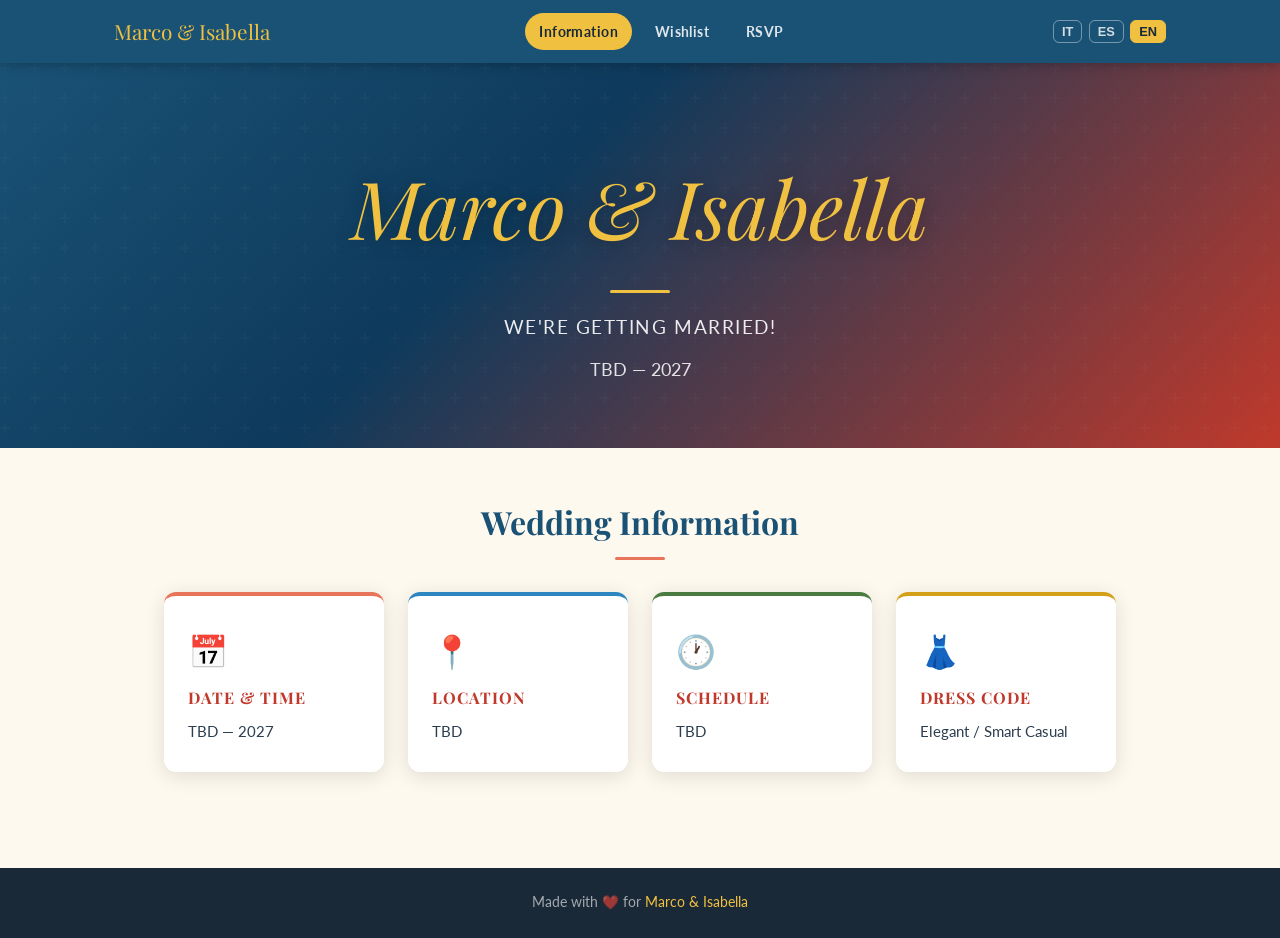
==== index.html @ 42e042db "Initial wedding website: info, wishlist, RSVP with Google Sheets integration" ====
<!DOCTYPE html>
<html lang="en">
<head>
  <meta charset="UTF-8" />
  <meta name="viewport" content="width=device-width, initial-scale=1.0" />
  <title>Wedding</title>
  <link rel="stylesheet" href="css/style.css" />
</head>
<body>

<nav>
  <div class="nav-inner">
    <span class="nav-brand couple-name"></span>
    <button id="hamburger" aria-label="Menu">
      <span></span><span></span><span></span>
    </button>
    <div id="nav-menu">
      <a class="nav-link" href="index.html"    data-page="info"     data-i18n="nav.info"></a>
      <a class="nav-link" href="wishlist.html" data-page="wishlist" data-i18n="nav.wishlist"></a>
      <a class="nav-link" href="register.html" data-page="rsvp"     data-i18n="nav.rsvp"></a>
    </div>
    <div class="nav-right">
      <button class="lang-btn" data-lang="it">IT</button>
      <button class="lang-btn" data-lang="es">ES</button>
      <button class="lang-btn" data-lang="en">EN</button>
    </div>
  </div>
</nav>

<section class="hero">
  <div class="hero-content">
    <div class="hero-names couple-name"></div>
    <div class="hero-divider"></div>
    <p class="hero-tagline" data-i18n="hero.tagline"></p>
    <p class="hero-date wedding-date" style="margin-top:.8rem"></p>
  </div>
</section>

<main class="container">
  <h2 class="section-title" data-i18n="info.title"></h2>

  <div class="cards-grid">
    <div class="card">
      <div class="card-icon">📅</div>
      <h3 data-i18n="info.date_heading"></h3>
      <p class="wedding-date"></p>
    </div>
    <div class="card">
      <div class="card-icon">📍</div>
      <h3 data-i18n="info.location_heading"></h3>
      <p class="wedding-location"></p>
    </div>
    <div class="card">
      <div class="card-icon">🕐</div>
      <h3 data-i18n="info.schedule_heading"></h3>
      <p data-i18n="info.schedule_value"></p>
    </div>
    <div class="card">
      <div class="card-icon">👗</div>
      <h3 data-i18n="info.dress_heading"></h3>
      <p data-i18n="info.dress_value"></p>
    </div>
  </div>
</main>

<footer>
  <p>Made with ❤️ for <span class="couple-name"></span></p>
</footer>

<script src="js/translations.js"></script>
<script src="js/app.js"></script>
</body>
</html>
---- css/style.css ----
/* ── FONTS & RESET ── */
@import url('https://fonts.googleapis.com/css2?family=Playfair+Display:ital,wght@0,400;0,700;1,400&family=Lato:wght@300;400;700&display=swap');

*, *::before, *::after { box-sizing: border-box; margin: 0; padding: 0; }

:root {
  --blue:       #1A5276;
  --blue-light: #2E86C1;
  --terra:      #C0392B;
  --terra-soft: #E8755A;
  --saffron:    #D4A017;
  --gold:       #F0C040;
  --cream:      #FEF9EE;
  --sand:       #F5E6C8;
  --olive:      #4A7C40;
  --white:      #FFFFFF;
  --dark:       #1A2937;
  --text:       #2C3E50;
  --radius:     12px;
  --shadow:     0 4px 20px rgba(0,0,0,.12);
}

body {
  font-family: 'Lato', sans-serif;
  background: var(--cream);
  color: var(--text);
  min-height: 100vh;
  line-height: 1.6;
}

h1, h2, h3, h4 { font-family: 'Playfair Display', serif; }

a { color: var(--blue); text-decoration: none; }

/* ── NAVBAR ── */
nav {
  background: var(--blue);
  position: sticky;
  top: 0;
  z-index: 100;
  box-shadow: 0 2px 12px rgba(0,0,0,.25);
}

.nav-inner {
  max-width: 1100px;
  margin: 0 auto;
  padding: .8rem 1.5rem;
  display: flex;
  align-items: center;
  justify-content: space-between;
  gap: 1rem;
}

.nav-brand {
  font-family: 'Playfair Display', serif;
  font-size: 1.3rem;
  color: var(--gold);
  white-space: nowrap;
}

#nav-menu {
  display: flex;
  align-items: center;
  gap: .5rem;
  flex-wrap: wrap;
}

.nav-link {
  color: rgba(255,255,255,.85);
  padding: .45rem .9rem;
  border-radius: 20px;
  font-size: .9rem;
  font-weight: 700;
  letter-spacing: .03em;
  transition: background .2s, color .2s;
}
.nav-link:hover, .nav-link.active {
  background: var(--gold);
  color: var(--dark);
}

.nav-right { display: flex; align-items: center; gap: .4rem; }

.lang-btn {
  background: transparent;
  border: 1.5px solid rgba(255,255,255,.4);
  color: rgba(255,255,255,.8);
  border-radius: 6px;
  padding: .2rem .5rem;
  cursor: pointer;
  font-size: .8rem;
  font-weight: 700;
  transition: all .2s;
}
.lang-btn:hover, .lang-btn.active {
  background: var(--gold);
  border-color: var(--gold);
  color: var(--dark);
}

#hamburger {
  display: none;
  background: transparent;
  border: none;
  cursor: pointer;
  flex-direction: column;
  gap: 5px;
  padding: 4px;
}
#hamburger span {
  display: block;
  width: 24px;
  height: 2px;
  background: var(--white);
  border-radius: 2px;
  transition: .3s;
}

/* ── HERO ── */
.hero {
  background: linear-gradient(135deg, var(--blue) 0%, #0E3A5C 40%, var(--terra) 100%);
  color: var(--white);
  text-align: center;
  padding: 5rem 1.5rem 4rem;
  position: relative;
  overflow: hidden;
}
.hero::before {
  content: "";
  position: absolute;
  inset: 0;
  background: url("data:image/svg+xml,%3Csvg width='60' height='60' viewBox='0 0 60 60' xmlns='http://www.w3.org/2000/svg'%3E%3Cg fill='none' fill-rule='evenodd'%3E%3Cg fill='%23ffffff' fill-opacity='0.04'%3E%3Cpath d='M36 34v-4h-2v4h-4v2h4v4h2v-4h4v-2h-4zm0-30V0h-2v4h-4v2h4v4h2V6h4V4h-4zM6 34v-4H4v4H0v2h4v4h2v-4h4v-2H6zM6 4V0H4v4H0v2h4v4h2V6h4V4H6z'/%3E%3C/g%3E%3C/g%3E%3C/svg%3E");
  opacity: .5;
}
.hero-content { position: relative; z-index: 1; }
.hero-names {
  font-size: clamp(2.4rem, 7vw, 5rem);
  font-family: 'Playfair Display', serif;
  font-style: italic;
  color: var(--gold);
  text-shadow: 0 2px 20px rgba(0,0,0,.3);
  margin-bottom: .5rem;
}
.hero-tagline {
  font-size: 1.2rem;
  opacity: .9;
  letter-spacing: .08em;
  text-transform: uppercase;
}
.hero-divider {
  width: 60px;
  height: 3px;
  background: var(--gold);
  margin: 1.2rem auto;
  border-radius: 2px;
}
.hero-date {
  font-size: 1.1rem;
  opacity: .85;
}

/* ── MAIN CONTENT ── */
.container {
  max-width: 1000px;
  margin: 0 auto;
  padding: 3rem 1.5rem;
}

.section-title {
  font-size: 2rem;
  color: var(--blue);
  margin-bottom: 2rem;
  text-align: center;
  position: relative;
}
.section-title::after {
  content: "";
  display: block;
  width: 50px;
  height: 3px;
  background: var(--terra-soft);
  margin: .6rem auto 0;
  border-radius: 2px;
}

/* ── INFO CARDS ── */
.cards-grid {
  display: grid;
  grid-template-columns: repeat(auto-fit, minmax(220px, 1fr));
  gap: 1.5rem;
}

.card {
  background: var(--white);
  border-radius: var(--radius);
  padding: 1.8rem 1.5rem;
  box-shadow: var(--shadow);
  border-top: 4px solid var(--terra-soft);
  transition: transform .2s;
}
.card:hover { transform: translateY(-3px); }
.card:nth-child(2) { border-top-color: var(--blue-light); }
.card:nth-child(3) { border-top-color: var(--olive); }
.card:nth-child(4) { border-top-color: var(--saffron); }

.card-icon { font-size: 2rem; margin-bottom: .6rem; }
.card h3 {
  font-size: 1rem;
  color: var(--terra);
  text-transform: uppercase;
  letter-spacing: .06em;
  margin-bottom: .5rem;
}
.card p { color: var(--text); font-size: .95rem; }

/* ── WISHLIST ── */
.wishlist-intro {
  text-align: center;
  max-width: 620px;
  margin: 0 auto 2.5rem;
  font-size: 1.05rem;
  color: #555;
}
.gift-grid {
  display: grid;
  grid-template-columns: repeat(auto-fit, minmax(200px, 1fr));
  gap: 1.2rem;
}
.gift-card {
  background: var(--white);
  border-radius: var(--radius);
  padding: 1.5rem;
  text-align: center;
  box-shadow: var(--shadow);
  border: 2px solid var(--sand);
  transition: border-color .2s, transform .2s;
}
.gift-card:hover { border-color: var(--gold); transform: translateY(-2px); }
.gift-card .gift-icon { font-size: 2.5rem; margin-bottom: .5rem; }
.gift-card h4 { font-family: 'Playfair Display', serif; color: var(--blue); }
.gift-card p  { font-size: .85rem; color: #666; margin-top: .3rem; }

.wishlist-note {
  text-align: center;
  margin-top: 2.5rem;
  padding: 1.2rem 1.5rem;
  background: var(--sand);
  border-radius: var(--radius);
  font-style: italic;
  color: var(--text);
}

/* ── RSVP FORM ── */
.rsvp-wrap {
  max-width: 660px;
  margin: 0 auto;
}

.deadline-banner {
  background: var(--sand);
  border-left: 4px solid var(--saffron);
  padding: .9rem 1.2rem;
  border-radius: 0 var(--radius) var(--radius) 0;
  margin-bottom: 2rem;
  font-size: .95rem;
}
.deadline-banner strong { color: var(--terra); }

.form-card {
  background: var(--white);
  border-radius: var(--radius);
  padding: 2.5rem 2rem;
  box-shadow: var(--shadow);
}

.form-group { margin-bottom: 1.8rem; }

.form-group label {
  display: block;
  font-weight: 700;
  color: var(--blue);
  margin-bottom: .7rem;
  font-size: .95rem;
  text-transform: uppercase;
  letter-spacing: .04em;
}

select, textarea {
  width: 100%;
  padding: .75rem 1rem;
  border: 2px solid var(--sand);
  border-radius: 8px;
  font-family: 'Lato', sans-serif;
  font-size: 1rem;
  color: var(--text);
  background: var(--cream);
  transition: border-color .2s;
  outline: none;
}
select:focus, textarea:focus { border-color: var(--blue-light); }

textarea { resize: vertical; min-height: 90px; }

/* Radio options */
.radio-group {
  display: flex;
  flex-wrap: wrap;
  gap: .7rem;
}

.radio-option {
  flex: 1 1 auto;
  min-width: 140px;
}
.radio-option input[type="radio"] { display: none; }
.radio-option label {
  display: flex;
  align-items: center;
  justify-content: center;
  gap: .4rem;
  padding: .7rem 1rem;
  border: 2px solid var(--sand);
  border-radius: 8px;
  cursor: pointer;
  font-size: .9rem;
  font-weight: 400;
  text-transform: none;
  letter-spacing: 0;
  color: var(--text);
  background: var(--cream);
  transition: all .2s;
  text-align: center;
}
.radio-option input:checked + label {
  border-color: var(--blue);
  background: var(--blue);
  color: var(--white);
  font-weight: 700;
}
.radio-option label:hover {
  border-color: var(--blue-light);
  background: #EAF3FB;
}
.radio-option input:checked + label:hover {
  background: var(--blue);
}

/* Submit button */
.btn-submit {
  width: 100%;
  padding: 1rem;
  background: linear-gradient(135deg, var(--terra), var(--terra-soft));
  color: var(--white);
  border: none;
  border-radius: 8px;
  font-family: 'Lato', sans-serif;
  font-size: 1.05rem;
  font-weight: 700;
  letter-spacing: .05em;
  cursor: pointer;
  transition: opacity .2s, transform .15s;
  margin-top: .5rem;
}
.btn-submit:hover { opacity: .9; transform: translateY(-1px); }
.btn-submit:active { transform: translateY(0); }
.btn-submit:disabled { opacity: .5; cursor: not-allowed; transform: none; }

/* Message box */
.msg-box {
  display: none;
  padding: 1rem 1.2rem;
  border-radius: 8px;
  margin-top: 1.2rem;
  font-weight: 700;
}
.msg-box.success { background: #D5F5E3; color: #1E8449; border: 1.5px solid #82E0AA; }
.msg-box.error   { background: #FADBD8; color: #C0392B; border: 1.5px solid #F1948A; }
.msg-box.info    { background: #D6EAF8; color: var(--blue); border: 1.5px solid #85C1E9; }

/* ── FOOTER ── */
footer {
  background: var(--dark);
  color: rgba(255,255,255,.6);
  text-align: center;
  padding: 1.5rem;
  font-size: .85rem;
  margin-top: 3rem;
}
footer .couple-name { color: var(--gold); }

/* ── RESPONSIVE ── */
@media (max-width: 640px) {
  #hamburger { display: flex; }

  #nav-menu {
    display: none;
    flex-direction: column;
    position: absolute;
    top: 100%;
    left: 0; right: 0;
    background: var(--blue);
    padding: 1rem 1.5rem;
    gap: .5rem;
    box-shadow: 0 8px 20px rgba(0,0,0,.3);
  }
  #nav-menu.open { display: flex; }

  nav { position: relative; }
  .nav-inner { flex-wrap: wrap; }
  .nav-right { margin-left: auto; }

  .form-card { padding: 1.5rem 1rem; }
}
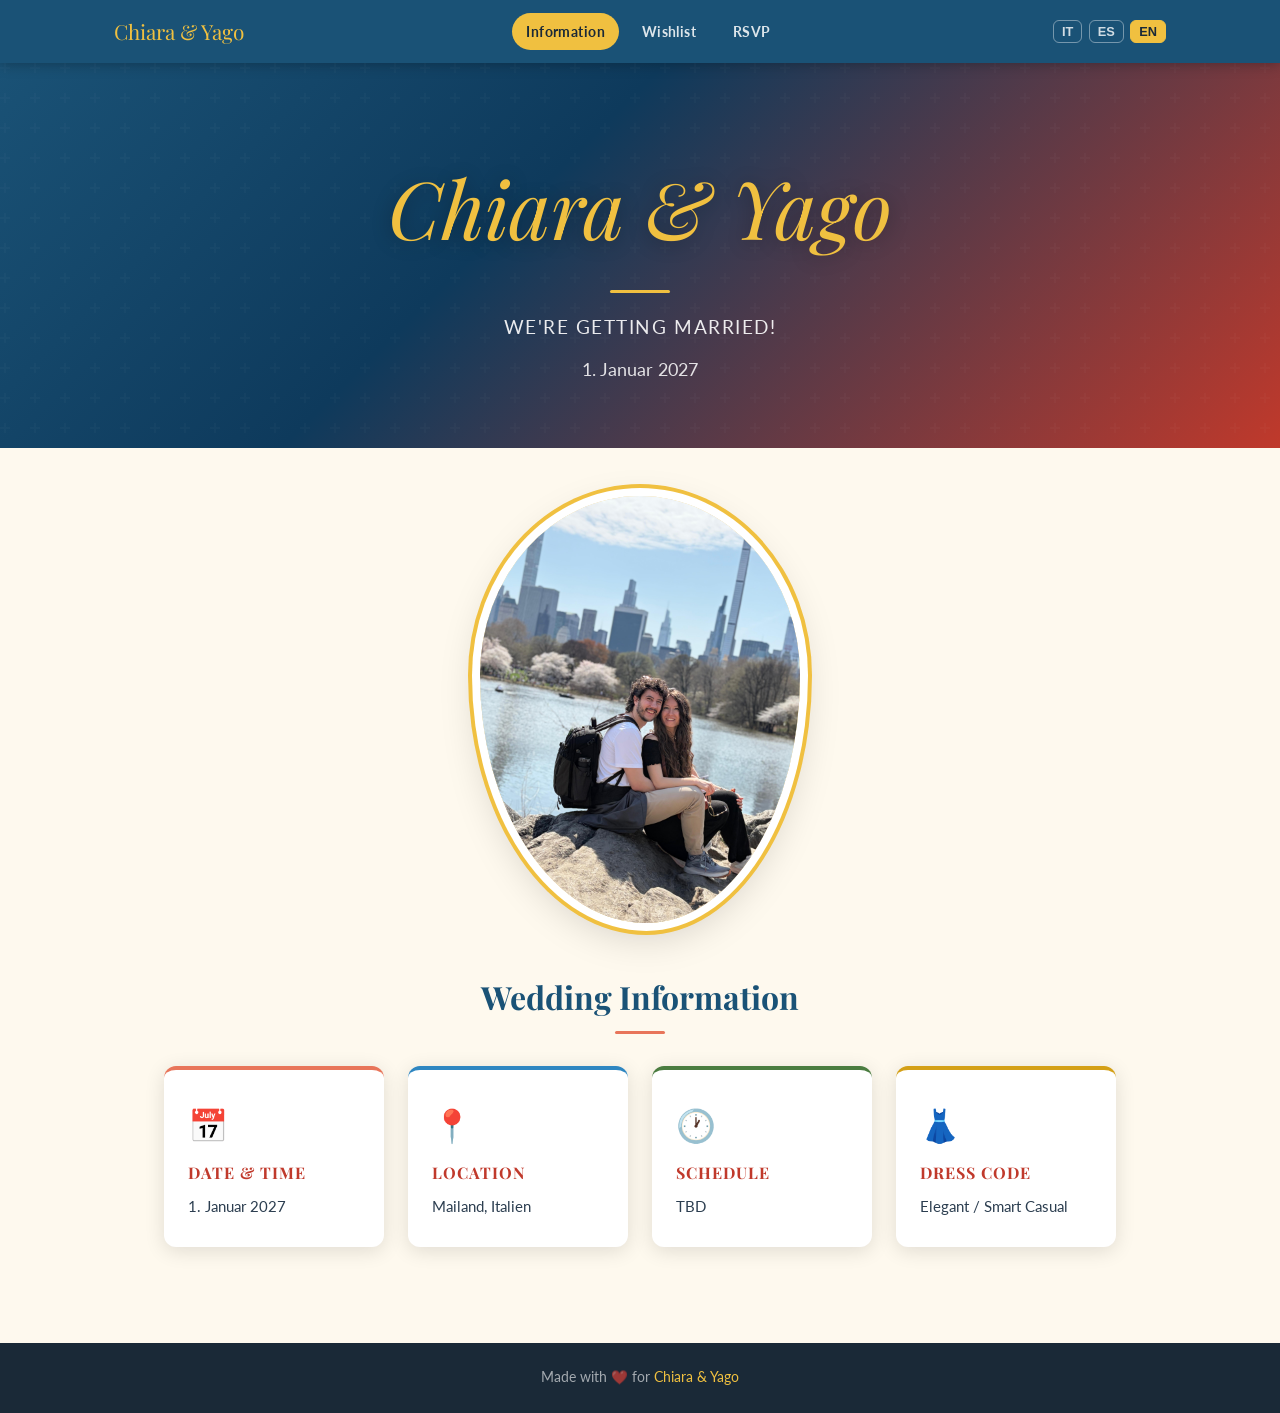
==== commit 03f8db73: "Add couple photo to main page with gold oval frame" ====
--- a/index.html
+++ b/index.html
@@ -36,6 +36,12 @@
   </div>
 </section>
 
+<section class="photo-section">
+  <div class="photo-frame">
+    <img src="assets/photo1.jpeg" alt="Chiara &amp; Yago" />
+  </div>
+</section>
+
 <main class="container">
   <h2 class="section-title" data-i18n="info.title"></h2>
 
--- a/css/style.css
+++ b/css/style.css
@@ -183,6 +183,38 @@
   border-radius: 2px;
 }
 
+/* ── PHOTO SECTION ── */
+.photo-section {
+  display: flex;
+  justify-content: center;
+  padding: 3rem 1.5rem 0;
+  background: var(--cream);
+}
+
+.photo-frame {
+  position: relative;
+  width: 320px;
+  border-radius: 50% 50% 48% 52% / 42% 42% 58% 58%;
+  overflow: hidden;
+  box-shadow:
+    0 0 0 8px var(--white),
+    0 0 0 12px var(--gold),
+    0 12px 40px rgba(0,0,0,.18);
+  aspect-ratio: 3 / 4;
+}
+
+.photo-frame img {
+  width: 100%;
+  height: 100%;
+  object-fit: cover;
+  object-position: center 20%;
+  display: block;
+}
+
+@media (max-width: 640px) {
+  .photo-frame { width: 240px; }
+}
+
 /* ── INFO CARDS ── */
 .cards-grid {
   display: grid;
@@ -284,6 +316,52 @@
   text-transform: uppercase;
   letter-spacing: .04em;
 }
+
+/* Name search autocomplete */
+.name-search-wrap { position: relative; }
+
+.name-search-input {
+  width: 100%;
+  padding: .75rem 1rem;
+  border: 2px solid var(--sand);
+  border-radius: 8px;
+  font-family: 'Lato', sans-serif;
+  font-size: 1rem;
+  color: var(--text);
+  background: var(--cream);
+  transition: border-color .2s;
+  outline: none;
+}
+.name-search-input:focus { border-color: var(--blue-light); }
+.name-search-input.has-selection { border-color: var(--olive); background: #F0F9F0; }
+
+.name-dropdown {
+  display: none;
+  position: absolute;
+  top: 100%;
+  left: 0; right: 0;
+  background: var(--white);
+  border: 2px solid var(--blue-light);
+  border-top: none;
+  border-radius: 0 0 8px 8px;
+  max-height: 220px;
+  overflow-y: auto;
+  z-index: 20;
+  box-shadow: 0 8px 20px rgba(0,0,0,.12);
+}
+.name-dropdown.open { display: block; }
+
+.name-option {
+  padding: .65rem 1rem;
+  cursor: pointer;
+  font-size: .95rem;
+  border-bottom: 1px solid var(--sand);
+  transition: background .15s;
+}
+.name-option:last-child { border-bottom: none; }
+.name-option:hover { background: var(--sand); }
+.name-option.no-result { color: #999; cursor: default; font-style: italic; }
+.name-option.no-result:hover { background: none; }
 
 select, textarea {
   width: 100%;
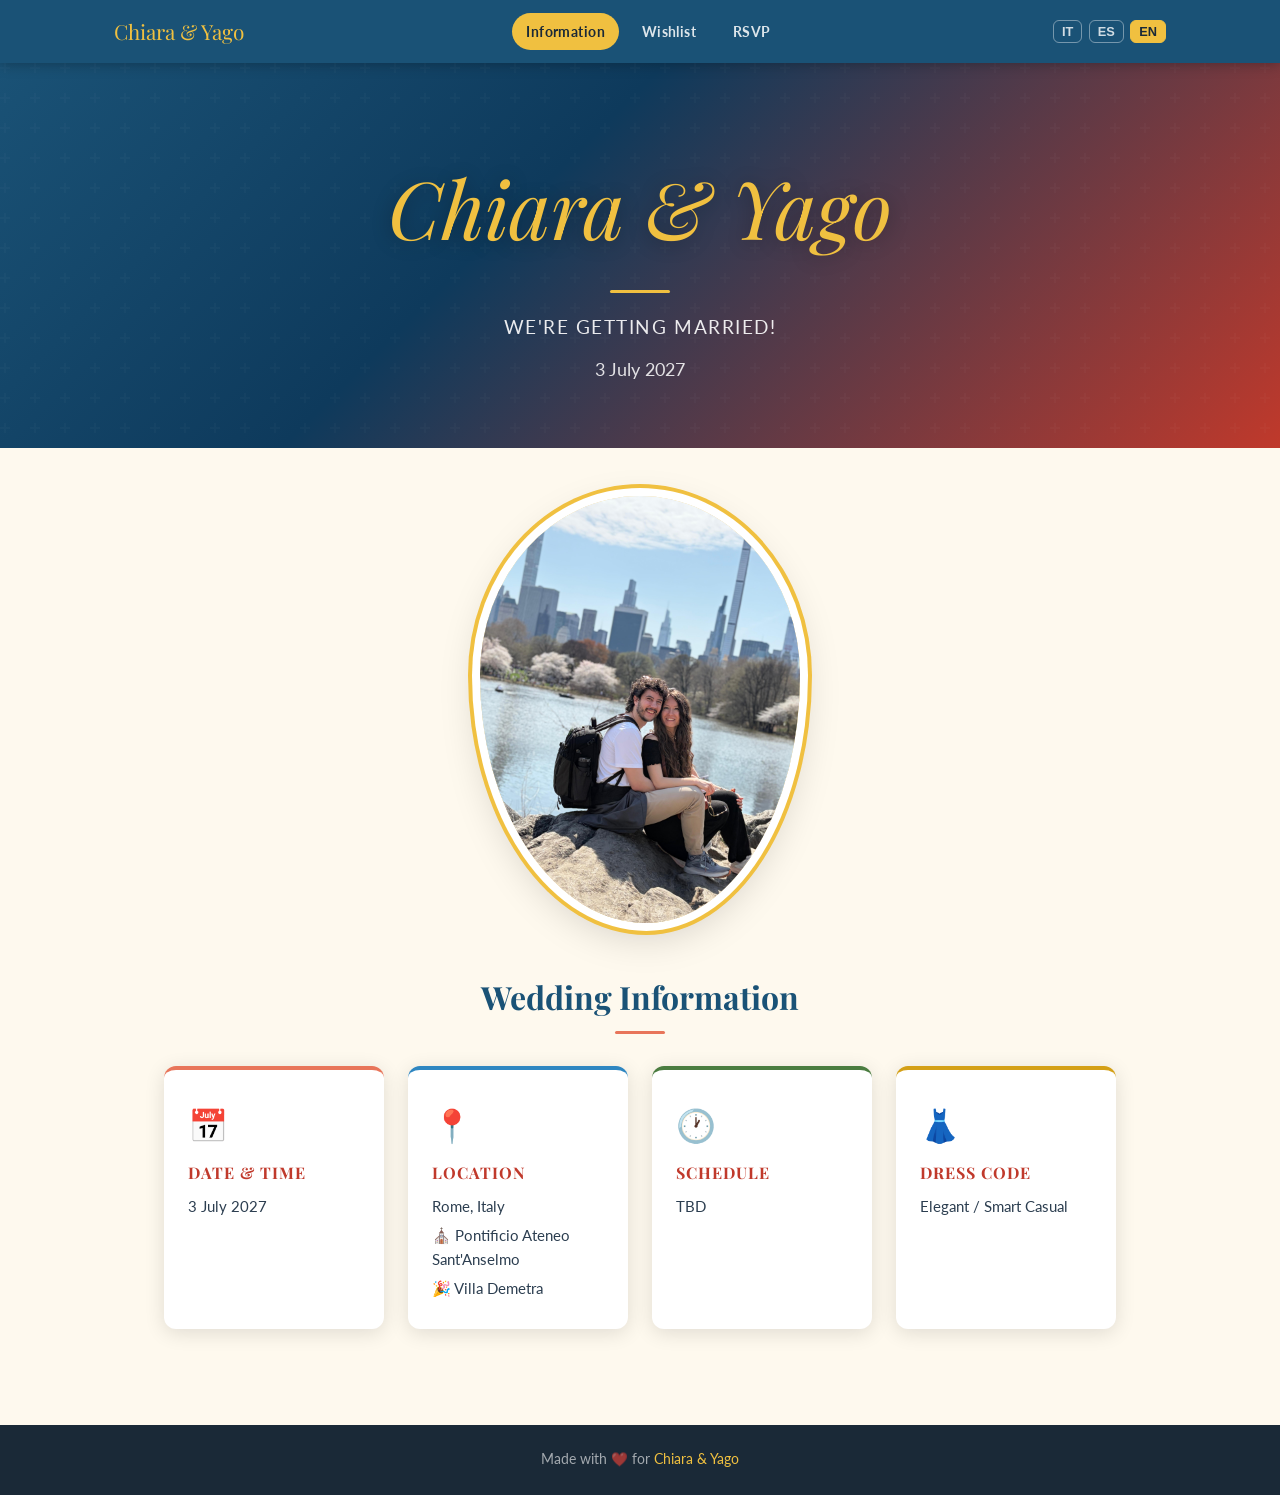
==== commit f40cb96a: "Nav-brand as home link, date/location updated, ceremony and party venues shown" ====
--- a/index.html
+++ b/index.html
@@ -10,7 +10,7 @@
 
 <nav>
   <div class="nav-inner">
-    <span class="nav-brand couple-name"></span>
+    <a class="nav-brand couple-name" href="index.html"></a>
     <button id="hamburger" aria-label="Menu">
       <span></span><span></span><span></span>
     </button>
@@ -55,6 +55,8 @@
       <div class="card-icon">📍</div>
       <h3 data-i18n="info.location_heading"></h3>
       <p class="wedding-location"></p>
+      <p class="card-venue">⛪ <span data-i18n="info.venue_ceremony"></span></p>
+      <p class="card-venue">🎉 <span data-i18n="info.venue_party"></span></p>
     </div>
     <div class="card">
       <div class="card-icon">🕐</div>
--- a/css/style.css
+++ b/css/style.css
@@ -56,7 +56,9 @@
   font-size: 1.3rem;
   color: var(--gold);
   white-space: nowrap;
-}
+  text-decoration: none;
+}
+.nav-brand:hover { color: var(--white); }
 
 #nav-menu {
   display: flex;
@@ -244,6 +246,7 @@
   margin-bottom: .5rem;
 }
 .card p { color: var(--text); font-size: .95rem; }
+.card-venue { font-size: .82rem; color: #666; margin-top: .3rem; }
 
 /* ── WISHLIST ── */
 .wishlist-intro {
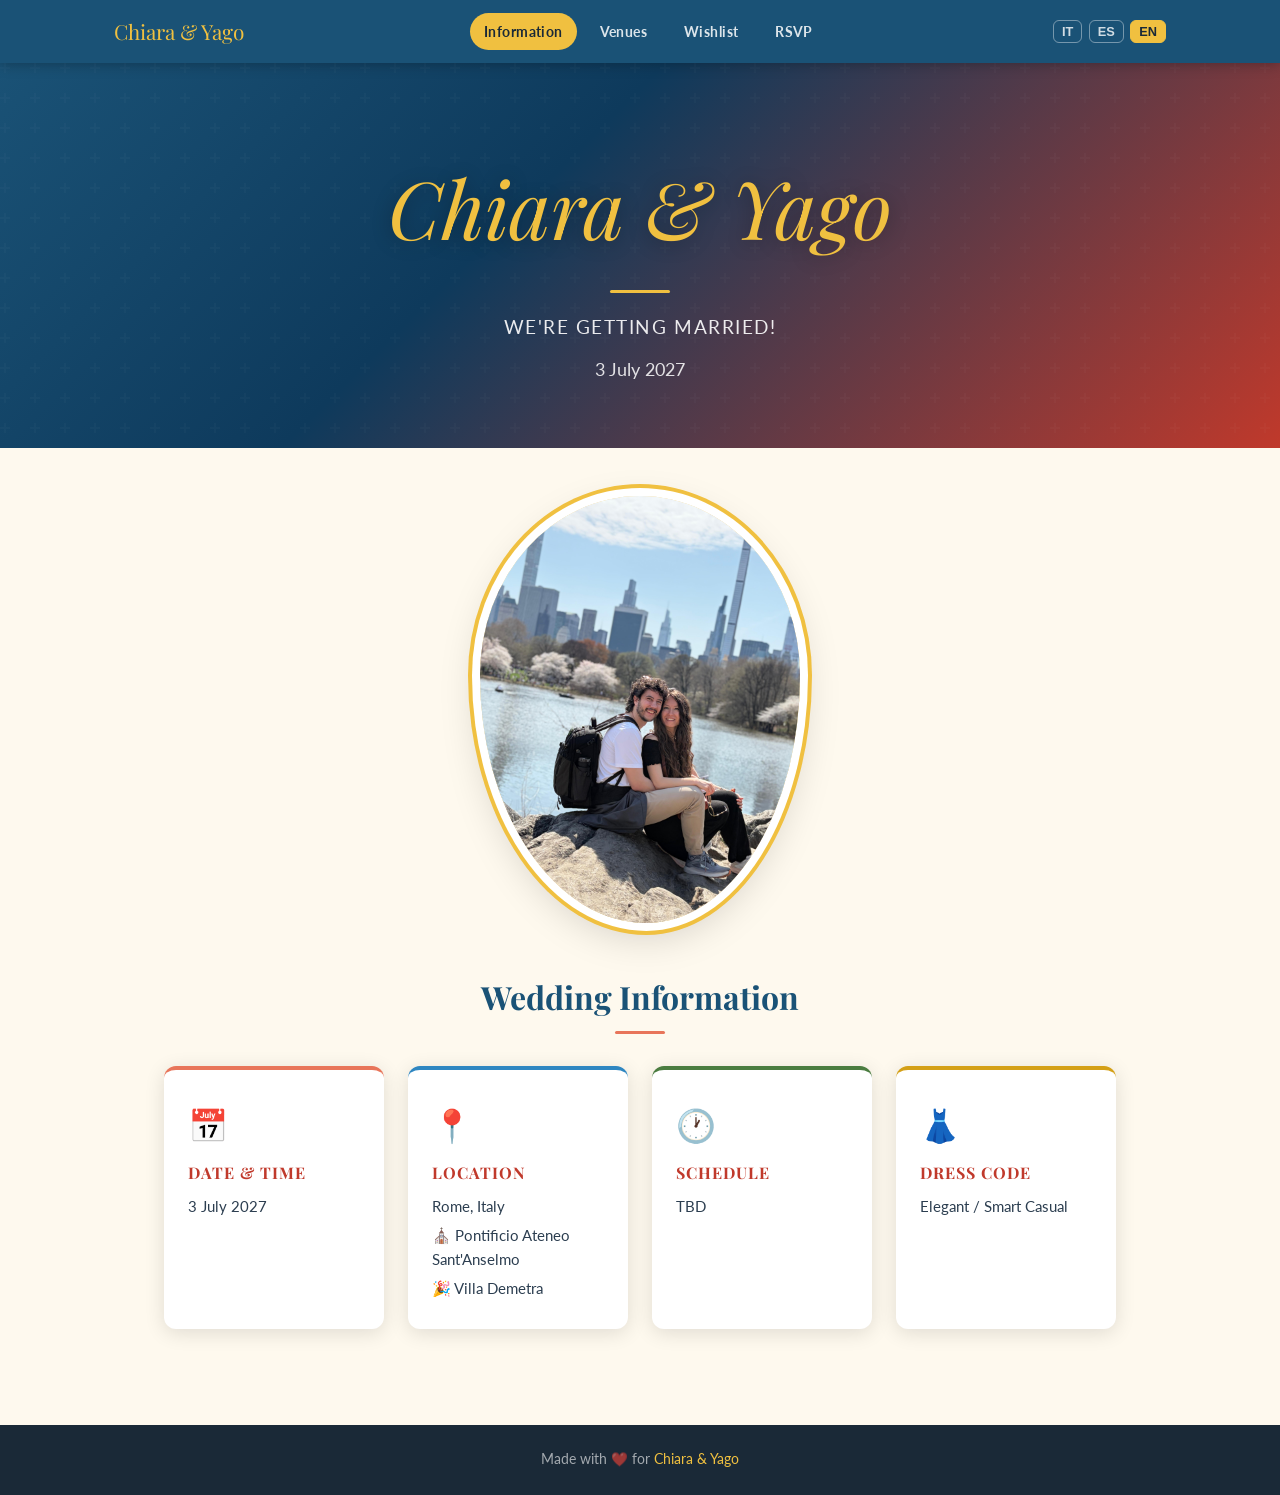
==== commit 752c78d3: "Add Venues page with tabs, photo gallery and Google Maps links for both locations" ====
--- a/index.html
+++ b/index.html
@@ -16,6 +16,7 @@
     </button>
     <div id="nav-menu">
       <a class="nav-link" href="index.html"    data-page="info"     data-i18n="nav.info"></a>
+      <a class="nav-link" href="venues.html"   data-page="venues"   data-i18n="nav.venues"></a>
       <a class="nav-link" href="wishlist.html" data-page="wishlist" data-i18n="nav.wishlist"></a>
       <a class="nav-link" href="register.html" data-page="rsvp"     data-i18n="nav.rsvp"></a>
     </div>
--- a/css/style.css
+++ b/css/style.css
@@ -247,6 +247,115 @@
 }
 .card p { color: var(--text); font-size: .95rem; }
 .card-venue { font-size: .82rem; color: #666; margin-top: .3rem; }
+
+/* ── VENUES ── */
+.venue-tabs {
+  display: flex;
+  gap: .8rem;
+  margin-bottom: 2rem;
+  justify-content: center;
+}
+
+.venue-tab {
+  padding: .7rem 2rem;
+  border: 2px solid var(--sand);
+  border-radius: 30px;
+  background: var(--white);
+  font-family: 'Lato', sans-serif;
+  font-size: 1rem;
+  font-weight: 700;
+  color: var(--text);
+  cursor: pointer;
+  transition: all .2s;
+}
+.venue-tab:hover  { border-color: var(--blue-light); color: var(--blue); }
+.venue-tab.active { background: var(--blue); border-color: var(--blue); color: var(--white); }
+
+.venue-panel { display: none; }
+.venue-panel.active { display: block; }
+
+.venue-header {
+  display: grid;
+  grid-template-columns: auto 1fr;
+  gap: 2rem;
+  align-items: start;
+  margin-bottom: 2rem;
+  background: var(--white);
+  border-radius: var(--radius);
+  padding: 1.8rem;
+  box-shadow: var(--shadow);
+}
+
+.venue-name {
+  font-size: 1.5rem;
+  color: var(--blue);
+  margin-bottom: .4rem;
+}
+.venue-address {
+  color: #666;
+  font-size: .9rem;
+  margin-bottom: .8rem;
+}
+.venue-map-btn {
+  display: inline-block;
+  padding: .4rem 1rem;
+  background: var(--blue);
+  color: var(--white);
+  border-radius: 20px;
+  font-size: .85rem;
+  font-weight: 700;
+  text-decoration: none;
+  transition: opacity .2s;
+}
+.venue-map-btn:hover { opacity: .85; }
+.venue-desc {
+  color: var(--text);
+  line-height: 1.7;
+  font-size: .95rem;
+  align-self: center;
+}
+
+.venue-gallery { }
+
+.gallery-main {
+  width: 100%;
+  height: 420px;
+  border-radius: var(--radius);
+  overflow: hidden;
+  margin-bottom: 1rem;
+  box-shadow: var(--shadow);
+}
+.gallery-main img {
+  width: 100%;
+  height: 100%;
+  object-fit: cover;
+  transition: opacity .3s;
+}
+
+.gallery-thumbs {
+  display: flex;
+  gap: .8rem;
+  flex-wrap: wrap;
+}
+.gallery-thumbs .thumb {
+  width: 120px;
+  height: 80px;
+  object-fit: cover;
+  border-radius: 8px;
+  cursor: pointer;
+  border: 3px solid transparent;
+  transition: border-color .2s, opacity .2s;
+  opacity: .7;
+}
+.gallery-thumbs .thumb:hover  { opacity: 1; }
+.gallery-thumbs .thumb.active { border-color: var(--gold); opacity: 1; }
+
+@media (max-width: 640px) {
+  .venue-header { grid-template-columns: 1fr; gap: 1rem; }
+  .gallery-main { height: 240px; }
+  .gallery-thumbs .thumb { width: 80px; height: 55px; }
+  .venue-tab { padding: .6rem 1.2rem; font-size: .9rem; }
+}
 
 /* ── WISHLIST ── */
 .wishlist-intro {
